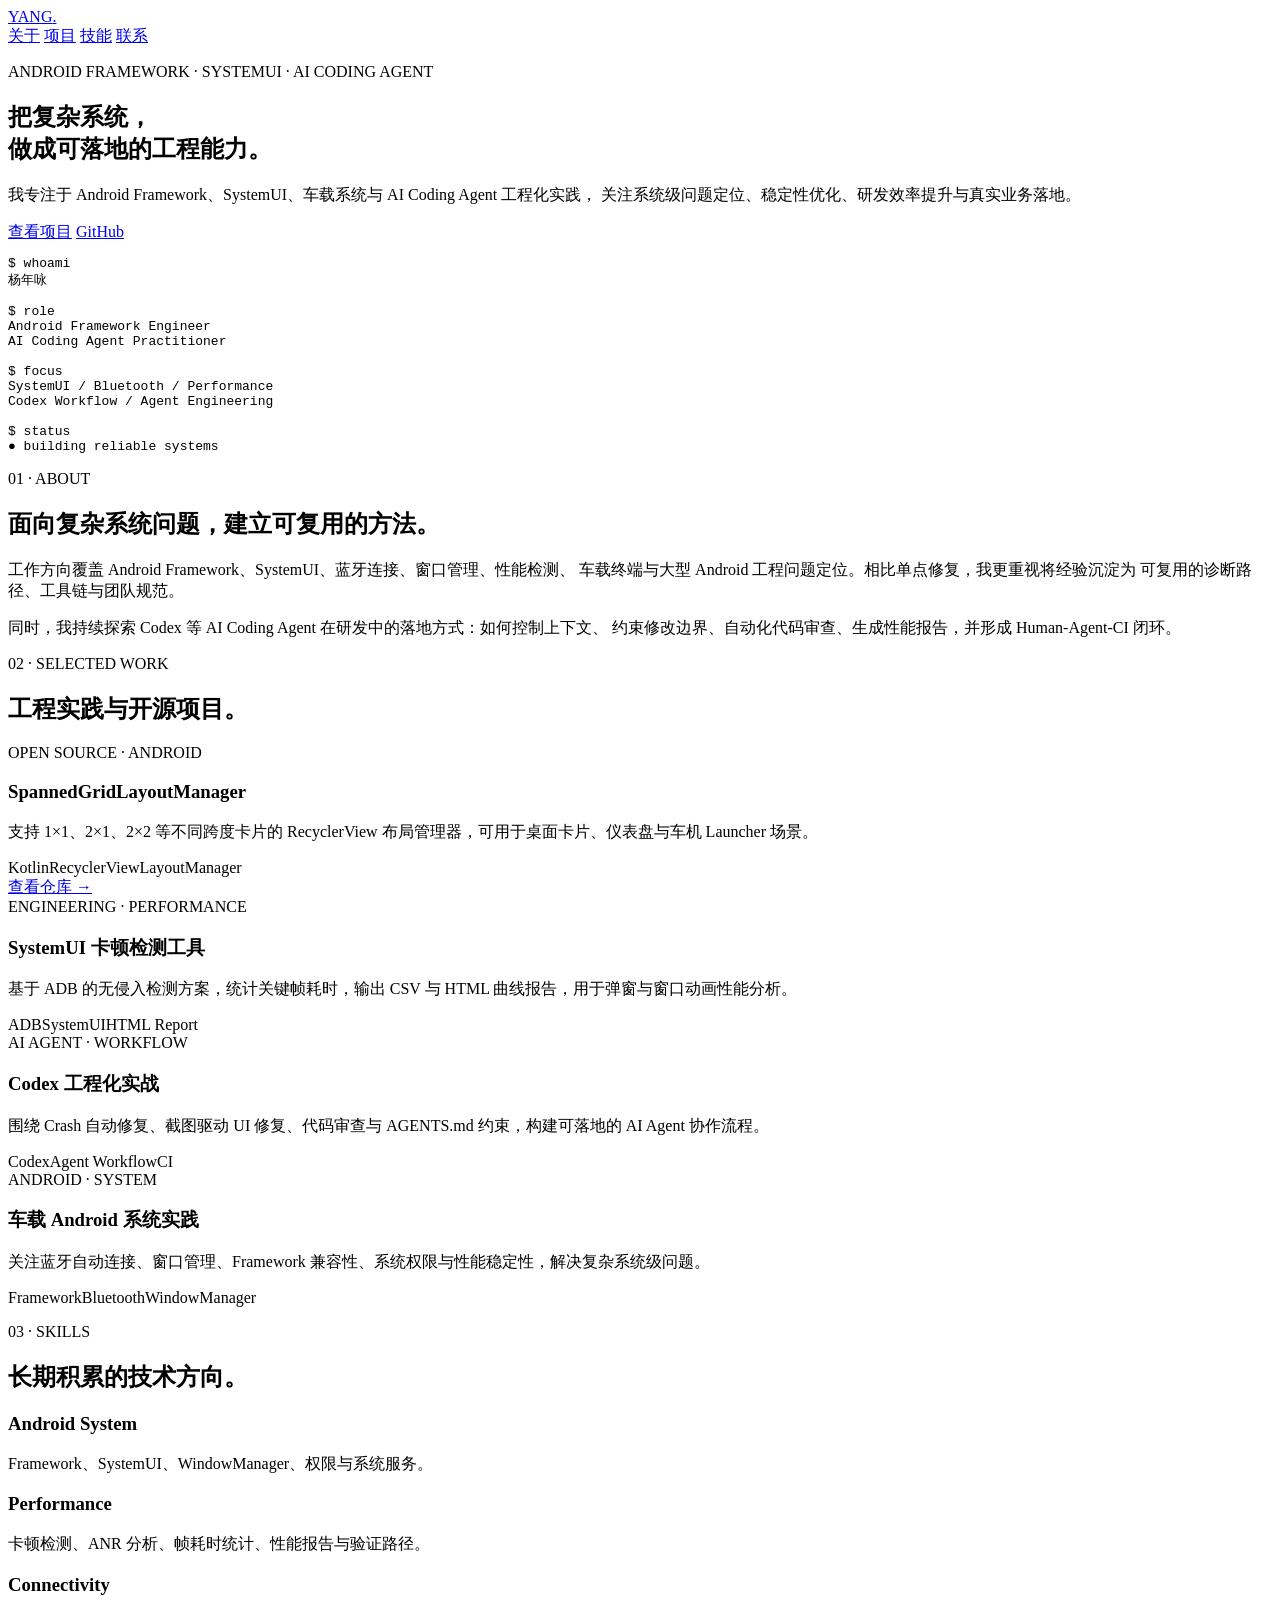
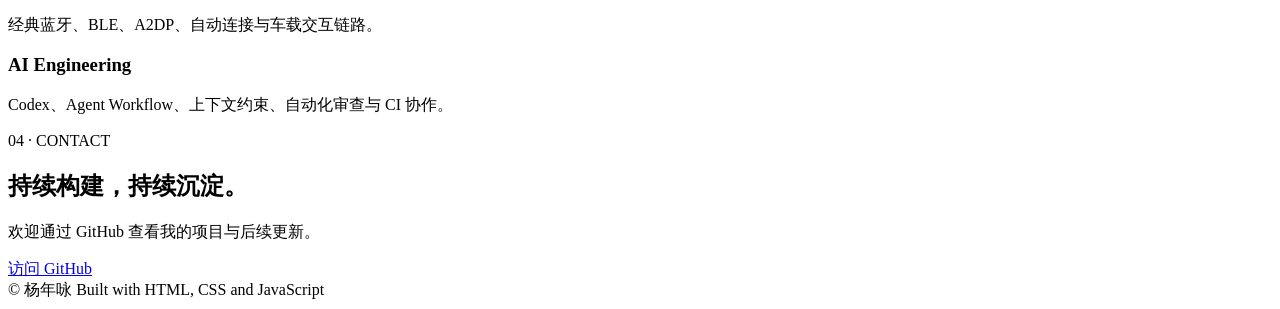
==== index.html @ 0060ad16 "feat: add polished personal website homepage" ====
<!DOCTYPE html>
<html lang="zh-CN">
<head>
  <meta charset="UTF-8" />
  <meta name="viewport" content="width=device-width, initial-scale=1.0" />
  <meta name="description" content="杨年咏的个人技术主页，聚焦 Android Framework、SystemUI、车载系统与 AI Coding Agent 工程化实践。" />
  <title>杨年咏 | Android Framework & AI Agent</title>
  <link rel="preconnect" href="https://fonts.googleapis.com" />
  <link rel="preconnect" href="https://fonts.gstatic.com" crossorigin />
  <link href="https://fonts.googleapis.com/css2?family=Inter:wght@400;500;600;700&family=JetBrains+Mono:wght@500;600&display=swap" rel="stylesheet" />
  <link rel="stylesheet" href="styles.css" />
</head>
<body>
  <div class="noise"></div>
  <header class="site-header">
    <div class="container nav">
      <a class="brand" href="#top">YANG<span>.</span></a>
      <nav aria-label="主导航">
        <a href="#about">关于</a>
        <a href="#work">项目</a>
        <a href="#skills">技能</a>
        <a href="#contact">联系</a>
      </nav>
    </div>
  </header>

  <main id="top">
    <section class="hero container">
      <div class="hero-copy">
        <p class="eyebrow">ANDROID FRAMEWORK · SYSTEMUI · AI CODING AGENT</p>
        <h1>把复杂系统，<br /><span>做成可落地的工程能力。</span></h1>
        <p class="lead">
          我专注于 Android Framework、SystemUI、车载系统与 AI Coding Agent 工程化实践，
          关注系统级问题定位、稳定性优化、研发效率提升与真实业务落地。
        </p>
        <div class="hero-actions">
          <a class="button primary" href="#work">查看项目</a>
          <a class="button ghost" href="https://github.com/yonguyungcs-pixel" target="_blank" rel="noreferrer">GitHub</a>
        </div>
      </div>

      <aside class="terminal-card" aria-label="个人信息摘要">
        <div class="terminal-topbar">
          <span></span><span></span><span></span>
        </div>
        <pre><code><span class="muted">$ whoami</span>
杨年咏

<span class="muted">$ role</span>
Android Framework Engineer
AI Coding Agent Practitioner

<span class="muted">$ focus</span>
SystemUI / Bluetooth / Performance
Codex Workflow / Agent Engineering

<span class="muted">$ status</span>
<span class="ok">● building reliable systems</span></code></pre>
      </aside>
    </section>

    <section id="about" class="section container">
      <div class="section-head">
        <p class="eyebrow">01 · ABOUT</p>
        <h2>面向复杂系统问题，建立可复用的方法。</h2>
      </div>
      <div class="about-grid">
        <p>
          工作方向覆盖 Android Framework、SystemUI、蓝牙连接、窗口管理、性能检测、
          车载终端与大型 Android 工程问题定位。相比单点修复，我更重视将经验沉淀为
          可复用的诊断路径、工具链与团队规范。
        </p>
        <p>
          同时，我持续探索 Codex 等 AI Coding Agent 在研发中的落地方式：如何控制上下文、
          约束修改边界、自动化代码审查、生成性能报告，并形成 Human-Agent-CI 闭环。
        </p>
      </div>
    </section>

    <section id="work" class="section container">
      <div class="section-head">
        <p class="eyebrow">02 · SELECTED WORK</p>
        <h2>工程实践与开源项目。</h2>
      </div>
      <div class="card-grid">
        <article class="project-card featured">
          <div class="card-meta">OPEN SOURCE · ANDROID</div>
          <h3>SpannedGridLayoutManager</h3>
          <p>支持 1×1、2×1、2×2 等不同跨度卡片的 RecyclerView 布局管理器，可用于桌面卡片、仪表盘与车机 Launcher 场景。</p>
          <div class="tags"><span>Kotlin</span><span>RecyclerView</span><span>LayoutManager</span></div>
          <a href="https://github.com/yonguyungcs-pixel/SpannedGridLayoutManager" target="_blank" rel="noreferrer">查看仓库 →</a>
        </article>

        <article class="project-card">
          <div class="card-meta">ENGINEERING · PERFORMANCE</div>
          <h3>SystemUI 卡顿检测工具</h3>
          <p>基于 ADB 的无侵入检测方案，统计关键帧耗时，输出 CSV 与 HTML 曲线报告，用于弹窗与窗口动画性能分析。</p>
          <div class="tags"><span>ADB</span><span>SystemUI</span><span>HTML Report</span></div>
        </article>

        <article class="project-card">
          <div class="card-meta">AI AGENT · WORKFLOW</div>
          <h3>Codex 工程化实战</h3>
          <p>围绕 Crash 自动修复、截图驱动 UI 修复、代码审查与 AGENTS.md 约束，构建可落地的 AI Agent 协作流程。</p>
          <div class="tags"><span>Codex</span><span>Agent Workflow</span><span>CI</span></div>
        </article>

        <article class="project-card">
          <div class="card-meta">ANDROID · SYSTEM</div>
          <h3>车载 Android 系统实践</h3>
          <p>关注蓝牙自动连接、窗口管理、Framework 兼容性、系统权限与性能稳定性，解决复杂系统级问题。</p>
          <div class="tags"><span>Framework</span><span>Bluetooth</span><span>WindowManager</span></div>
        </article>
      </div>
    </section>

    <section id="skills" class="section container">
      <div class="section-head">
        <p class="eyebrow">03 · SKILLS</p>
        <h2>长期积累的技术方向。</h2>
      </div>
      <div class="skills-grid">
        <div><h3>Android System</h3><p>Framework、SystemUI、WindowManager、权限与系统服务。</p></div>
        <div><h3>Performance</h3><p>卡顿检测、ANR 分析、帧耗时统计、性能报告与验证路径。</p></div>
        <div><h3>Connectivity</h3><p>经典蓝牙、BLE、A2DP、自动连接与车载交互链路。</p></div>
        <div><h3>AI Engineering</h3><p>Codex、Agent Workflow、上下文约束、自动化审查与 CI 协作。</p></div>
      </div>
    </section>

    <section id="contact" class="section container contact">
      <div>
        <p class="eyebrow">04 · CONTACT</p>
        <h2>持续构建，持续沉淀。</h2>
        <p>欢迎通过 GitHub 查看我的项目与后续更新。</p>
      </div>
      <a class="button primary" href="https://github.com/yonguyungcs-pixel" target="_blank" rel="noreferrer">访问 GitHub</a>
    </section>
  </main>

  <footer class="container footer">
    <span>© <span id="year"></span> 杨年咏</span>
    <span>Built with HTML, CSS and JavaScript</span>
  </footer>

  <script src="script.js"></script>
</body>
</html>
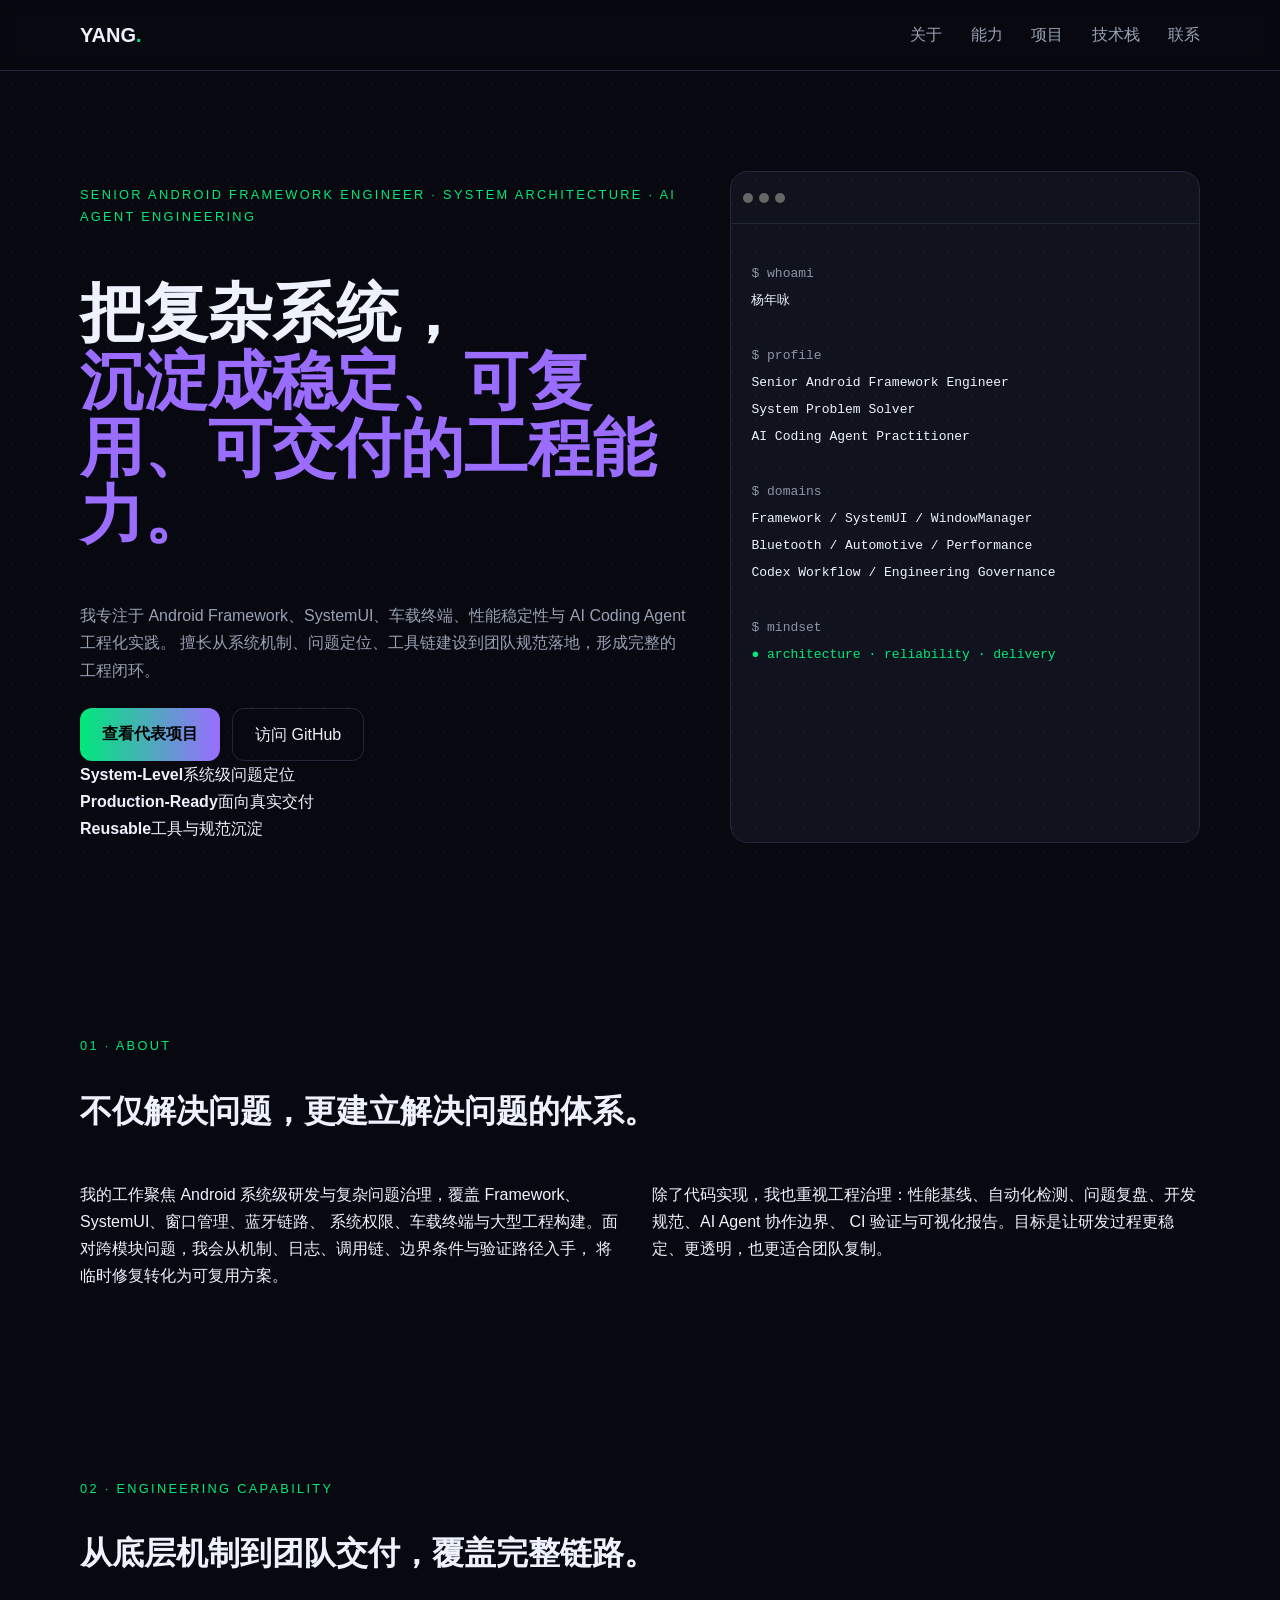
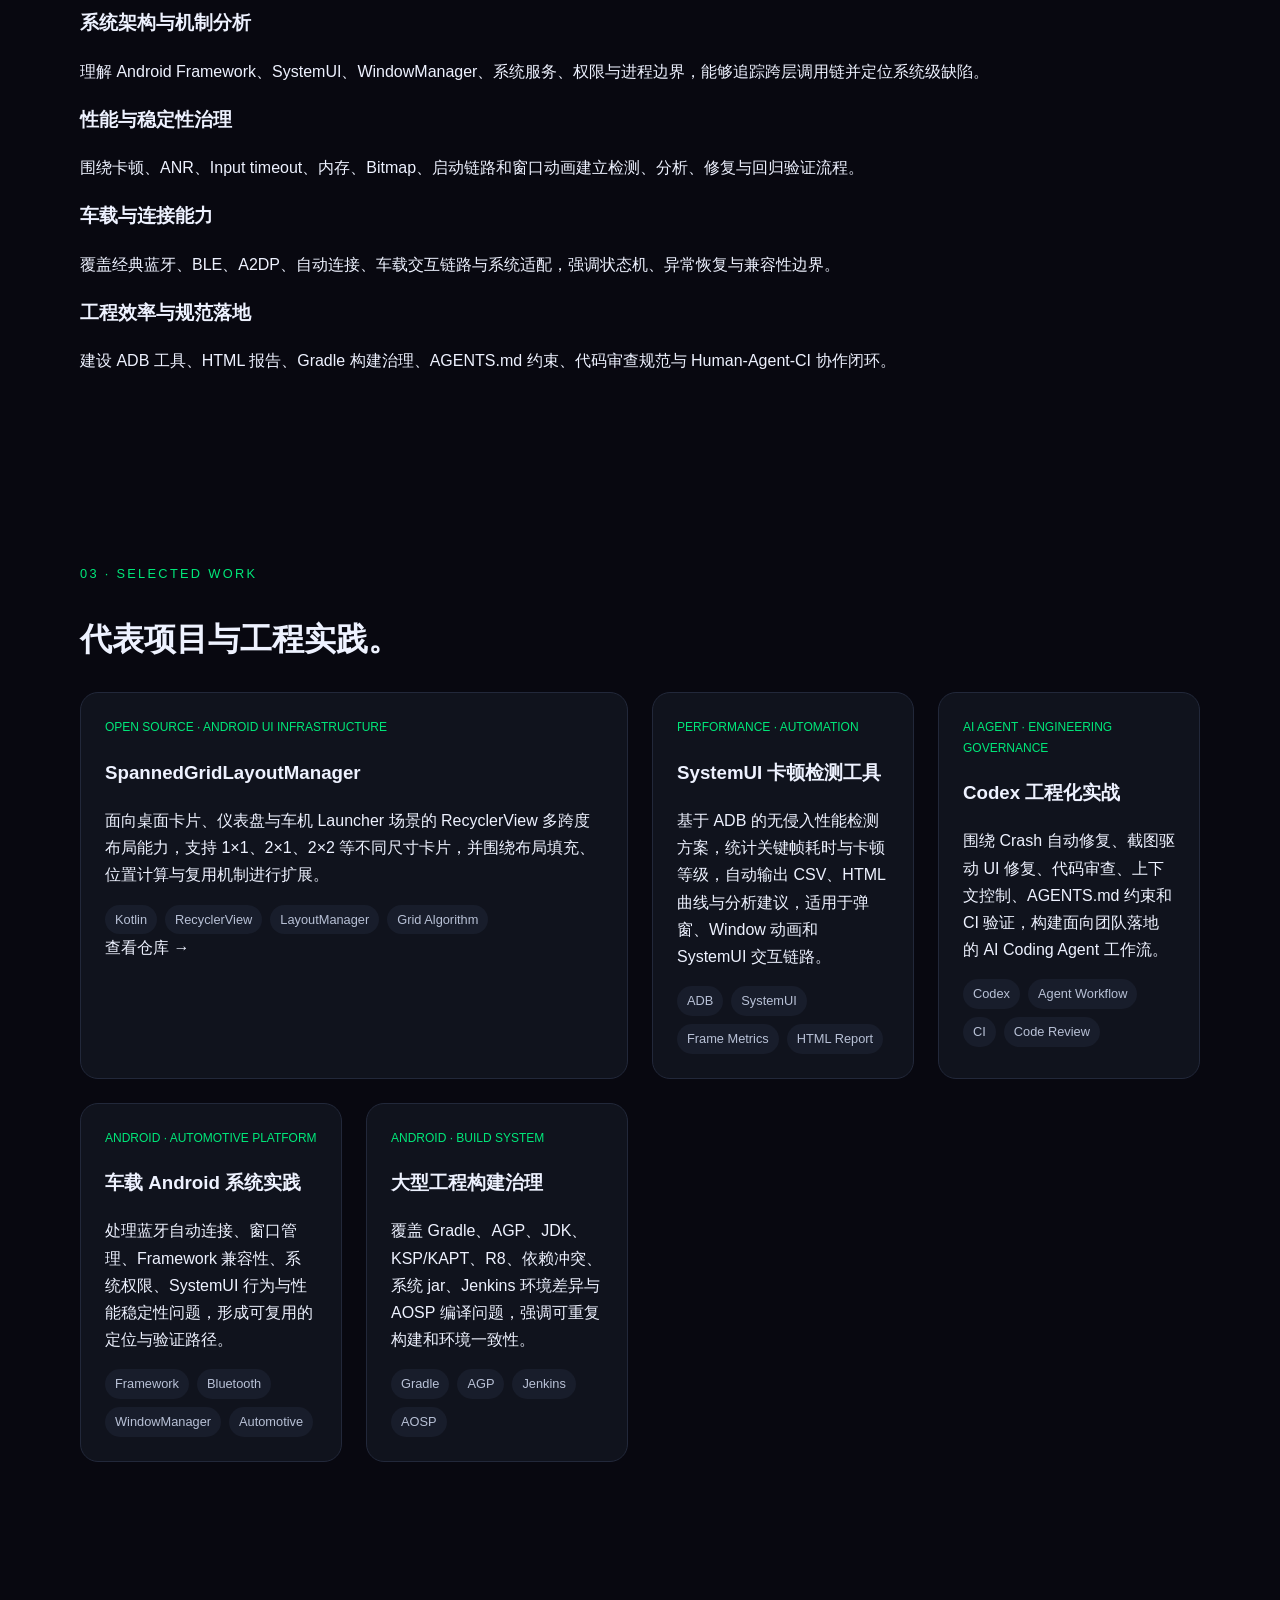
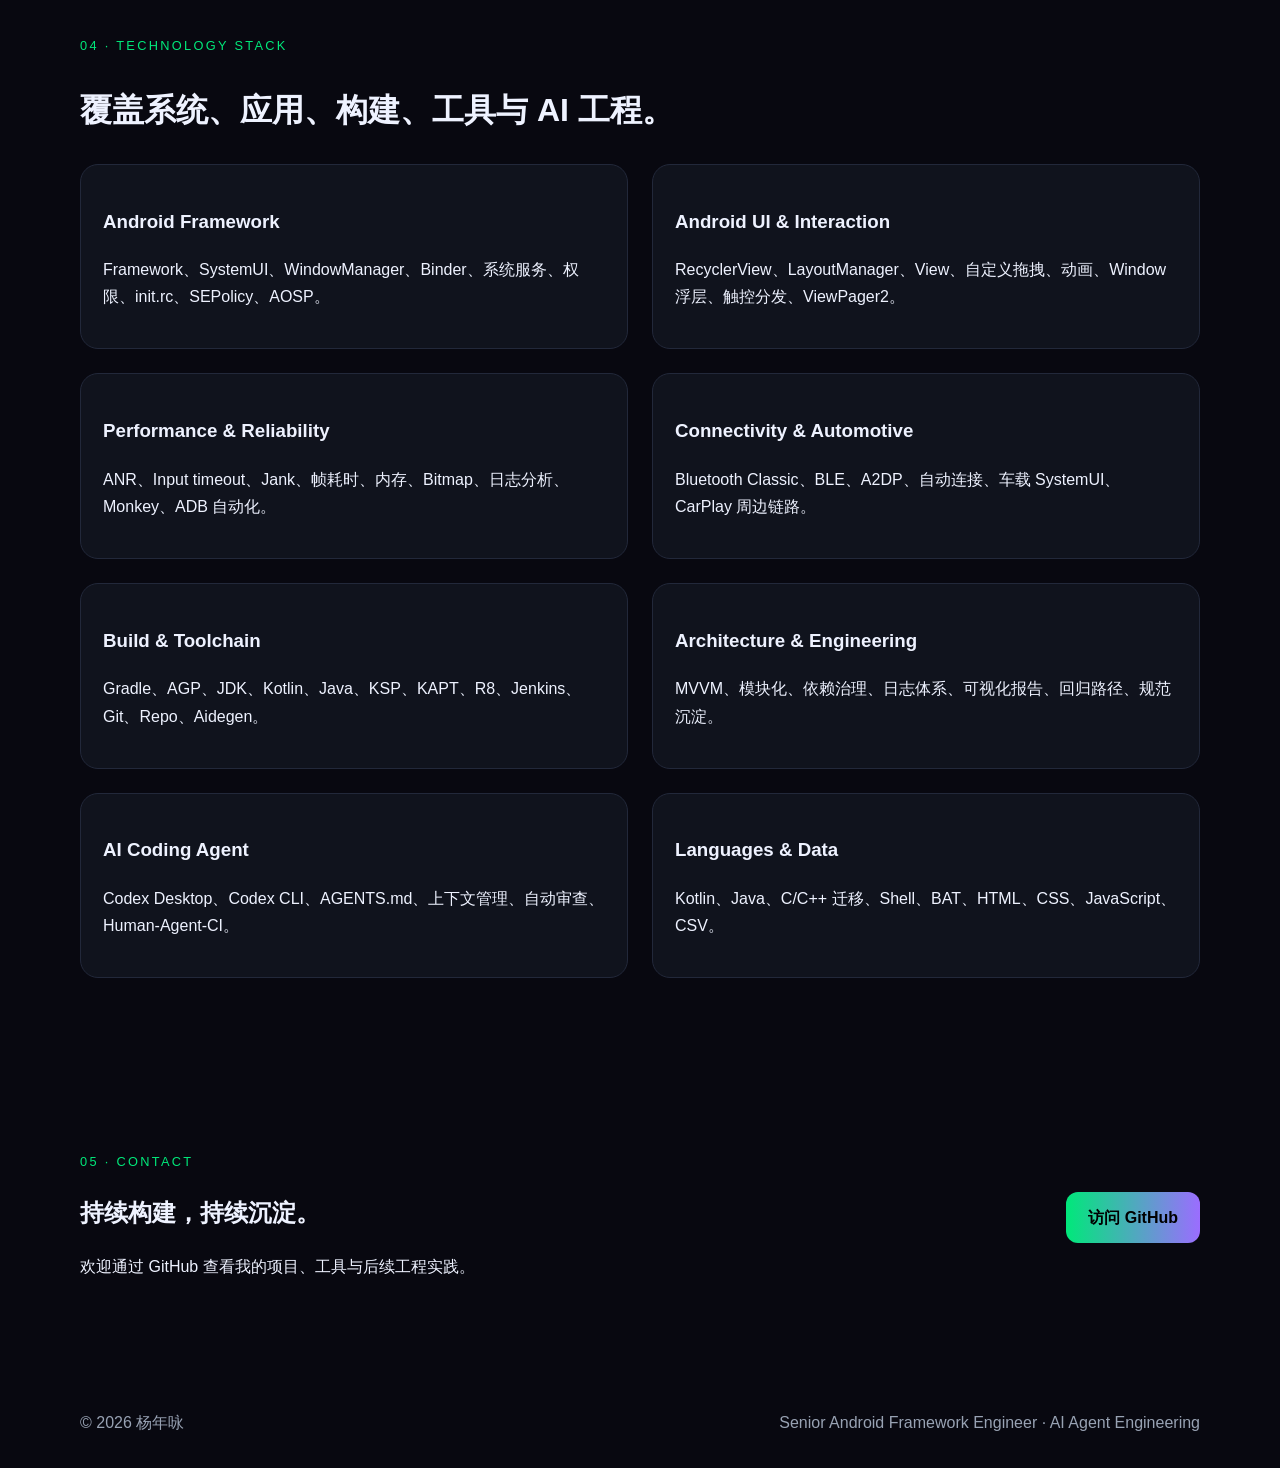
==== commit 22143647: "feat: elevate portfolio content for senior engineer positioning" ====
--- a/index.html
+++ b/index.html
@@ -3,8 +3,8 @@
 <head>
   <meta charset="UTF-8" />
   <meta name="viewport" content="width=device-width, initial-scale=1.0" />
-  <meta name="description" content="杨年咏的个人技术主页，聚焦 Android Framework、SystemUI、车载系统与 AI Coding Agent 工程化实践。" />
-  <title>杨年咏 | Android Framework & AI Agent</title>
+  <meta name="description" content="杨年咏的个人技术主页，聚焦 Android Framework、SystemUI、车载系统、性能稳定性与 AI Coding Agent 工程化实践。" />
+  <title>杨年咏 | Senior Android Framework Engineer</title>
   <link rel="preconnect" href="https://fonts.googleapis.com" />
   <link rel="preconnect" href="https://fonts.gstatic.com" crossorigin />
   <link href="https://fonts.googleapis.com/css2?family=Inter:wght@400;500;600;700&family=JetBrains+Mono:wght@500;600&display=swap" rel="stylesheet" />
@@ -17,8 +17,9 @@
       <a class="brand" href="#top">YANG<span>.</span></a>
       <nav aria-label="主导航">
         <a href="#about">关于</a>
+        <a href="#expertise">能力</a>
         <a href="#work">项目</a>
-        <a href="#skills">技能</a>
+        <a href="#skills">技术栈</a>
         <a href="#contact">联系</a>
       </nav>
     </div>
@@ -27,15 +28,20 @@
   <main id="top">
     <section class="hero container">
       <div class="hero-copy">
-        <p class="eyebrow">ANDROID FRAMEWORK · SYSTEMUI · AI CODING AGENT</p>
-        <h1>把复杂系统，<br /><span>做成可落地的工程能力。</span></h1>
+        <p class="eyebrow">SENIOR ANDROID FRAMEWORK ENGINEER · SYSTEM ARCHITECTURE · AI AGENT ENGINEERING</p>
+        <h1>把复杂系统，<br /><span>沉淀成稳定、可复用、可交付的工程能力。</span></h1>
         <p class="lead">
-          我专注于 Android Framework、SystemUI、车载系统与 AI Coding Agent 工程化实践，
-          关注系统级问题定位、稳定性优化、研发效率提升与真实业务落地。
+          我专注于 Android Framework、SystemUI、车载终端、性能稳定性与 AI Coding Agent 工程化实践。
+          擅长从系统机制、问题定位、工具链建设到团队规范落地，形成完整的工程闭环。
         </p>
         <div class="hero-actions">
-          <a class="button primary" href="#work">查看项目</a>
-          <a class="button ghost" href="https://github.com/yonguyungcs-pixel" target="_blank" rel="noreferrer">GitHub</a>
+          <a class="button primary" href="#work">查看代表项目</a>
+          <a class="button ghost" href="https://github.com/yonguyungcs-pixel" target="_blank" rel="noreferrer">访问 GitHub</a>
+        </div>
+        <div class="metrics">
+          <div><strong>System-Level</strong><span>系统级问题定位</span></div>
+          <div><strong>Production-Ready</strong><span>面向真实交付</span></div>
+          <div><strong>Reusable</strong><span>工具与规范沉淀</span></div>
         </div>
       </div>
 
@@ -46,92 +52,118 @@
         <pre><code><span class="muted">$ whoami</span>
 杨年咏
 
-<span class="muted">$ role</span>
-Android Framework Engineer
+<span class="muted">$ profile</span>
+Senior Android Framework Engineer
+System Problem Solver
 AI Coding Agent Practitioner
 
-<span class="muted">$ focus</span>
-SystemUI / Bluetooth / Performance
-Codex Workflow / Agent Engineering
+<span class="muted">$ domains</span>
+Framework / SystemUI / WindowManager
+Bluetooth / Automotive / Performance
+Codex Workflow / Engineering Governance
 
-<span class="muted">$ status</span>
-<span class="ok">● building reliable systems</span></code></pre>
+<span class="muted">$ mindset</span>
+<span class="ok">● architecture · reliability · delivery</span></code></pre>
       </aside>
     </section>
 
     <section id="about" class="section container">
       <div class="section-head">
         <p class="eyebrow">01 · ABOUT</p>
-        <h2>面向复杂系统问题，建立可复用的方法。</h2>
+        <h2>不仅解决问题，更建立解决问题的体系。</h2>
       </div>
       <div class="about-grid">
         <p>
-          工作方向覆盖 Android Framework、SystemUI、蓝牙连接、窗口管理、性能检测、
-          车载终端与大型 Android 工程问题定位。相比单点修复，我更重视将经验沉淀为
-          可复用的诊断路径、工具链与团队规范。
+          我的工作聚焦 Android 系统级研发与复杂问题治理，覆盖 Framework、SystemUI、窗口管理、蓝牙链路、
+          系统权限、车载终端与大型工程构建。面对跨模块问题，我会从机制、日志、调用链、边界条件与验证路径入手，
+          将临时修复转化为可复用方案。
         </p>
         <p>
-          同时，我持续探索 Codex 等 AI Coding Agent 在研发中的落地方式：如何控制上下文、
-          约束修改边界、自动化代码审查、生成性能报告，并形成 Human-Agent-CI 闭环。
+          除了代码实现，我也重视工程治理：性能基线、自动化检测、问题复盘、开发规范、AI Agent 协作边界、
+          CI 验证与可视化报告。目标是让研发过程更稳定、更透明，也更适合团队复制。
         </p>
+      </div>
+    </section>
+
+    <section id="expertise" class="section container">
+      <div class="section-head">
+        <p class="eyebrow">02 · ENGINEERING CAPABILITY</p>
+        <h2>从底层机制到团队交付，覆盖完整链路。</h2>
+      </div>
+      <div class="capability-grid">
+        <article><h3>系统架构与机制分析</h3><p>理解 Android Framework、SystemUI、WindowManager、系统服务、权限与进程边界，能够追踪跨层调用链并定位系统级缺陷。</p></article>
+        <article><h3>性能与稳定性治理</h3><p>围绕卡顿、ANR、Input timeout、内存、Bitmap、启动链路和窗口动画建立检测、分析、修复与回归验证流程。</p></article>
+        <article><h3>车载与连接能力</h3><p>覆盖经典蓝牙、BLE、A2DP、自动连接、车载交互链路与系统适配，强调状态机、异常恢复与兼容性边界。</p></article>
+        <article><h3>工程效率与规范落地</h3><p>建设 ADB 工具、HTML 报告、Gradle 构建治理、AGENTS.md 约束、代码审查规范与 Human-Agent-CI 协作闭环。</p></article>
       </div>
     </section>
 
     <section id="work" class="section container">
       <div class="section-head">
-        <p class="eyebrow">02 · SELECTED WORK</p>
-        <h2>工程实践与开源项目。</h2>
+        <p class="eyebrow">03 · SELECTED WORK</p>
+        <h2>代表项目与工程实践。</h2>
       </div>
       <div class="card-grid">
         <article class="project-card featured">
-          <div class="card-meta">OPEN SOURCE · ANDROID</div>
+          <div class="card-meta">OPEN SOURCE · ANDROID UI INFRASTRUCTURE</div>
           <h3>SpannedGridLayoutManager</h3>
-          <p>支持 1×1、2×1、2×2 等不同跨度卡片的 RecyclerView 布局管理器，可用于桌面卡片、仪表盘与车机 Launcher 场景。</p>
-          <div class="tags"><span>Kotlin</span><span>RecyclerView</span><span>LayoutManager</span></div>
+          <p>面向桌面卡片、仪表盘与车机 Launcher 场景的 RecyclerView 多跨度布局能力，支持 1×1、2×1、2×2 等不同尺寸卡片，并围绕布局填充、位置计算与复用机制进行扩展。</p>
+          <div class="tags"><span>Kotlin</span><span>RecyclerView</span><span>LayoutManager</span><span>Grid Algorithm</span></div>
           <a href="https://github.com/yonguyungcs-pixel/SpannedGridLayoutManager" target="_blank" rel="noreferrer">查看仓库 →</a>
         </article>
 
         <article class="project-card">
-          <div class="card-meta">ENGINEERING · PERFORMANCE</div>
+          <div class="card-meta">PERFORMANCE · AUTOMATION</div>
           <h3>SystemUI 卡顿检测工具</h3>
-          <p>基于 ADB 的无侵入检测方案，统计关键帧耗时，输出 CSV 与 HTML 曲线报告，用于弹窗与窗口动画性能分析。</p>
-          <div class="tags"><span>ADB</span><span>SystemUI</span><span>HTML Report</span></div>
+          <p>基于 ADB 的无侵入性能检测方案，统计关键帧耗时与卡顿等级，自动输出 CSV、HTML 曲线与分析建议，适用于弹窗、Window 动画和 SystemUI 交互链路。</p>
+          <div class="tags"><span>ADB</span><span>SystemUI</span><span>Frame Metrics</span><span>HTML Report</span></div>
         </article>
 
         <article class="project-card">
-          <div class="card-meta">AI AGENT · WORKFLOW</div>
+          <div class="card-meta">AI AGENT · ENGINEERING GOVERNANCE</div>
           <h3>Codex 工程化实战</h3>
-          <p>围绕 Crash 自动修复、截图驱动 UI 修复、代码审查与 AGENTS.md 约束，构建可落地的 AI Agent 协作流程。</p>
-          <div class="tags"><span>Codex</span><span>Agent Workflow</span><span>CI</span></div>
+          <p>围绕 Crash 自动修复、截图驱动 UI 修复、代码审查、上下文控制、AGENTS.md 约束和 CI 验证，构建面向团队落地的 AI Coding Agent 工作流。</p>
+          <div class="tags"><span>Codex</span><span>Agent Workflow</span><span>CI</span><span>Code Review</span></div>
         </article>
 
         <article class="project-card">
-          <div class="card-meta">ANDROID · SYSTEM</div>
+          <div class="card-meta">ANDROID · AUTOMOTIVE PLATFORM</div>
           <h3>车载 Android 系统实践</h3>
-          <p>关注蓝牙自动连接、窗口管理、Framework 兼容性、系统权限与性能稳定性，解决复杂系统级问题。</p>
-          <div class="tags"><span>Framework</span><span>Bluetooth</span><span>WindowManager</span></div>
+          <p>处理蓝牙自动连接、窗口管理、Framework 兼容性、系统权限、SystemUI 行为与性能稳定性问题，形成可复用的定位与验证路径。</p>
+          <div class="tags"><span>Framework</span><span>Bluetooth</span><span>WindowManager</span><span>Automotive</span></div>
+        </article>
+
+        <article class="project-card">
+          <div class="card-meta">ANDROID · BUILD SYSTEM</div>
+          <h3>大型工程构建治理</h3>
+          <p>覆盖 Gradle、AGP、JDK、KSP/KAPT、R8、依赖冲突、系统 jar、Jenkins 环境差异与 AOSP 编译问题，强调可重复构建和环境一致性。</p>
+          <div class="tags"><span>Gradle</span><span>AGP</span><span>Jenkins</span><span>AOSP</span></div>
         </article>
       </div>
     </section>
 
     <section id="skills" class="section container">
       <div class="section-head">
-        <p class="eyebrow">03 · SKILLS</p>
-        <h2>长期积累的技术方向。</h2>
+        <p class="eyebrow">04 · TECHNOLOGY STACK</p>
+        <h2>覆盖系统、应用、构建、工具与 AI 工程。</h2>
       </div>
       <div class="skills-grid">
-        <div><h3>Android System</h3><p>Framework、SystemUI、WindowManager、权限与系统服务。</p></div>
-        <div><h3>Performance</h3><p>卡顿检测、ANR 分析、帧耗时统计、性能报告与验证路径。</p></div>
-        <div><h3>Connectivity</h3><p>经典蓝牙、BLE、A2DP、自动连接与车载交互链路。</p></div>
-        <div><h3>AI Engineering</h3><p>Codex、Agent Workflow、上下文约束、自动化审查与 CI 协作。</p></div>
+        <div><h3>Android Framework</h3><p>Framework、SystemUI、WindowManager、Binder、系统服务、权限、init.rc、SEPolicy、AOSP。</p></div>
+        <div><h3>Android UI & Interaction</h3><p>RecyclerView、LayoutManager、View、自定义拖拽、动画、Window 浮层、触控分发、ViewPager2。</p></div>
+        <div><h3>Performance & Reliability</h3><p>ANR、Input timeout、Jank、帧耗时、内存、Bitmap、日志分析、Monkey、ADB 自动化。</p></div>
+        <div><h3>Connectivity & Automotive</h3><p>Bluetooth Classic、BLE、A2DP、自动连接、车载 SystemUI、CarPlay 周边链路。</p></div>
+        <div><h3>Build & Toolchain</h3><p>Gradle、AGP、JDK、Kotlin、Java、KSP、KAPT、R8、Jenkins、Git、Repo、Aidegen。</p></div>
+        <div><h3>Architecture & Engineering</h3><p>MVVM、模块化、依赖治理、日志体系、可视化报告、回归路径、规范沉淀。</p></div>
+        <div><h3>AI Coding Agent</h3><p>Codex Desktop、Codex CLI、AGENTS.md、上下文管理、自动审查、Human-Agent-CI。</p></div>
+        <div><h3>Languages & Data</h3><p>Kotlin、Java、C/C++ 迁移、Shell、BAT、HTML、CSS、JavaScript、CSV。</p></div>
       </div>
     </section>
 
     <section id="contact" class="section container contact">
       <div>
-        <p class="eyebrow">04 · CONTACT</p>
+        <p class="eyebrow">05 · CONTACT</p>
         <h2>持续构建，持续沉淀。</h2>
-        <p>欢迎通过 GitHub 查看我的项目与后续更新。</p>
+        <p>欢迎通过 GitHub 查看我的项目、工具与后续工程实践。</p>
       </div>
       <a class="button primary" href="https://github.com/yonguyungcs-pixel" target="_blank" rel="noreferrer">访问 GitHub</a>
     </section>
@@ -139,7 +171,7 @@
 
   <footer class="container footer">
     <span>© <span id="year"></span> 杨年咏</span>
-    <span>Built with HTML, CSS and JavaScript</span>
+    <span>Senior Android Framework Engineer · AI Agent Engineering</span>
   </footer>
 
   <script src="script.js"></script>
--- a/styles.css
+++ b/styles.css
@@ -0,0 +1 @@
+:root{--bg:#080810;--panel:#10131d;--text:#eef2ff;--muted:#98a2b3;--green:#00e87a;--purple:#9b6dff;--border:#22283a}*{box-sizing:border-box}body{margin:0;background:var(--bg);color:var(--text);font-family:Inter,sans-serif;line-height:1.7}a{text-decoration:none;color:inherit}.container{width:min(1120px,92%);margin:auto}.site-header{position:sticky;top:0;background:rgba(8,8,16,.75);backdrop-filter:blur(10px);border-bottom:1px solid var(--border)}.nav{display:flex;justify-content:space-between;align-items:center;padding:18px 0}.brand{font-weight:700;font-size:1.25rem}.brand span{color:var(--green)}nav a{margin-left:24px;color:var(--muted)}.hero{display:grid;grid-template-columns:1.3fr 1fr;gap:40px;padding:100px 0}.eyebrow{color:var(--green);font-size:.8rem;letter-spacing:.18em}.hero h1{font-size:4rem;line-height:1.05}.hero h1 span{color:var(--purple)}.lead{color:var(--muted)}.button{display:inline-block;padding:12px 22px;border-radius:12px}.primary{background:linear-gradient(90deg,var(--green),var(--purple));color:#000;font-weight:700}.ghost{border:1px solid var(--border)}.hero-actions{display:flex;gap:12px;margin-top:24px}.terminal-card,.project-card,.skills-grid>div{background:var(--panel);border:1px solid var(--border);border-radius:18px}.terminal-topbar{padding:12px;border-bottom:1px solid var(--border)}.terminal-topbar span{display:inline-block;width:10px;height:10px;border-radius:50%;background:#666;margin-right:6px}.terminal-card pre{padding:20px;font-family:'JetBrains Mono',monospace;overflow:auto}.muted{color:#8b95a7}.ok{color:var(--green)}.section{padding:80px 0}.section-head h2{font-size:2rem}.about-grid,.skills-grid{display:grid;grid-template-columns:1fr 1fr;gap:24px}.card-grid{display:grid;grid-template-columns:repeat(auto-fit,minmax(260px,1fr));gap:24px}.project-card{padding:24px}.featured{grid-column:span 2}.card-meta{font-size:.75rem;color:var(--green);margin-bottom:10px}.tags{display:flex;flex-wrap:wrap;gap:8px;margin-top:14px}.tags span{padding:4px 10px;border-radius:999px;background:#181d2b;color:#b8c1d6;font-size:.8rem}.skills-grid>div{padding:22px}.contact{display:flex;justify-content:space-between;align-items:center}.footer{padding:32px 0;color:var(--muted);display:flex;justify-content:space-between}.noise{position:fixed;inset:0;pointer-events:none;opacity:.03;background-image:radial-gradient(#fff 1px,transparent 1px);background-size:24px 24px}@media(max-width:900px){.hero,.about-grid,.skills-grid,.contact{grid-template-columns:1fr;display:grid}.hero h1{font-size:2.6rem}.featured{grid-column:auto}.footer{flex-direction:column;gap:8px}}
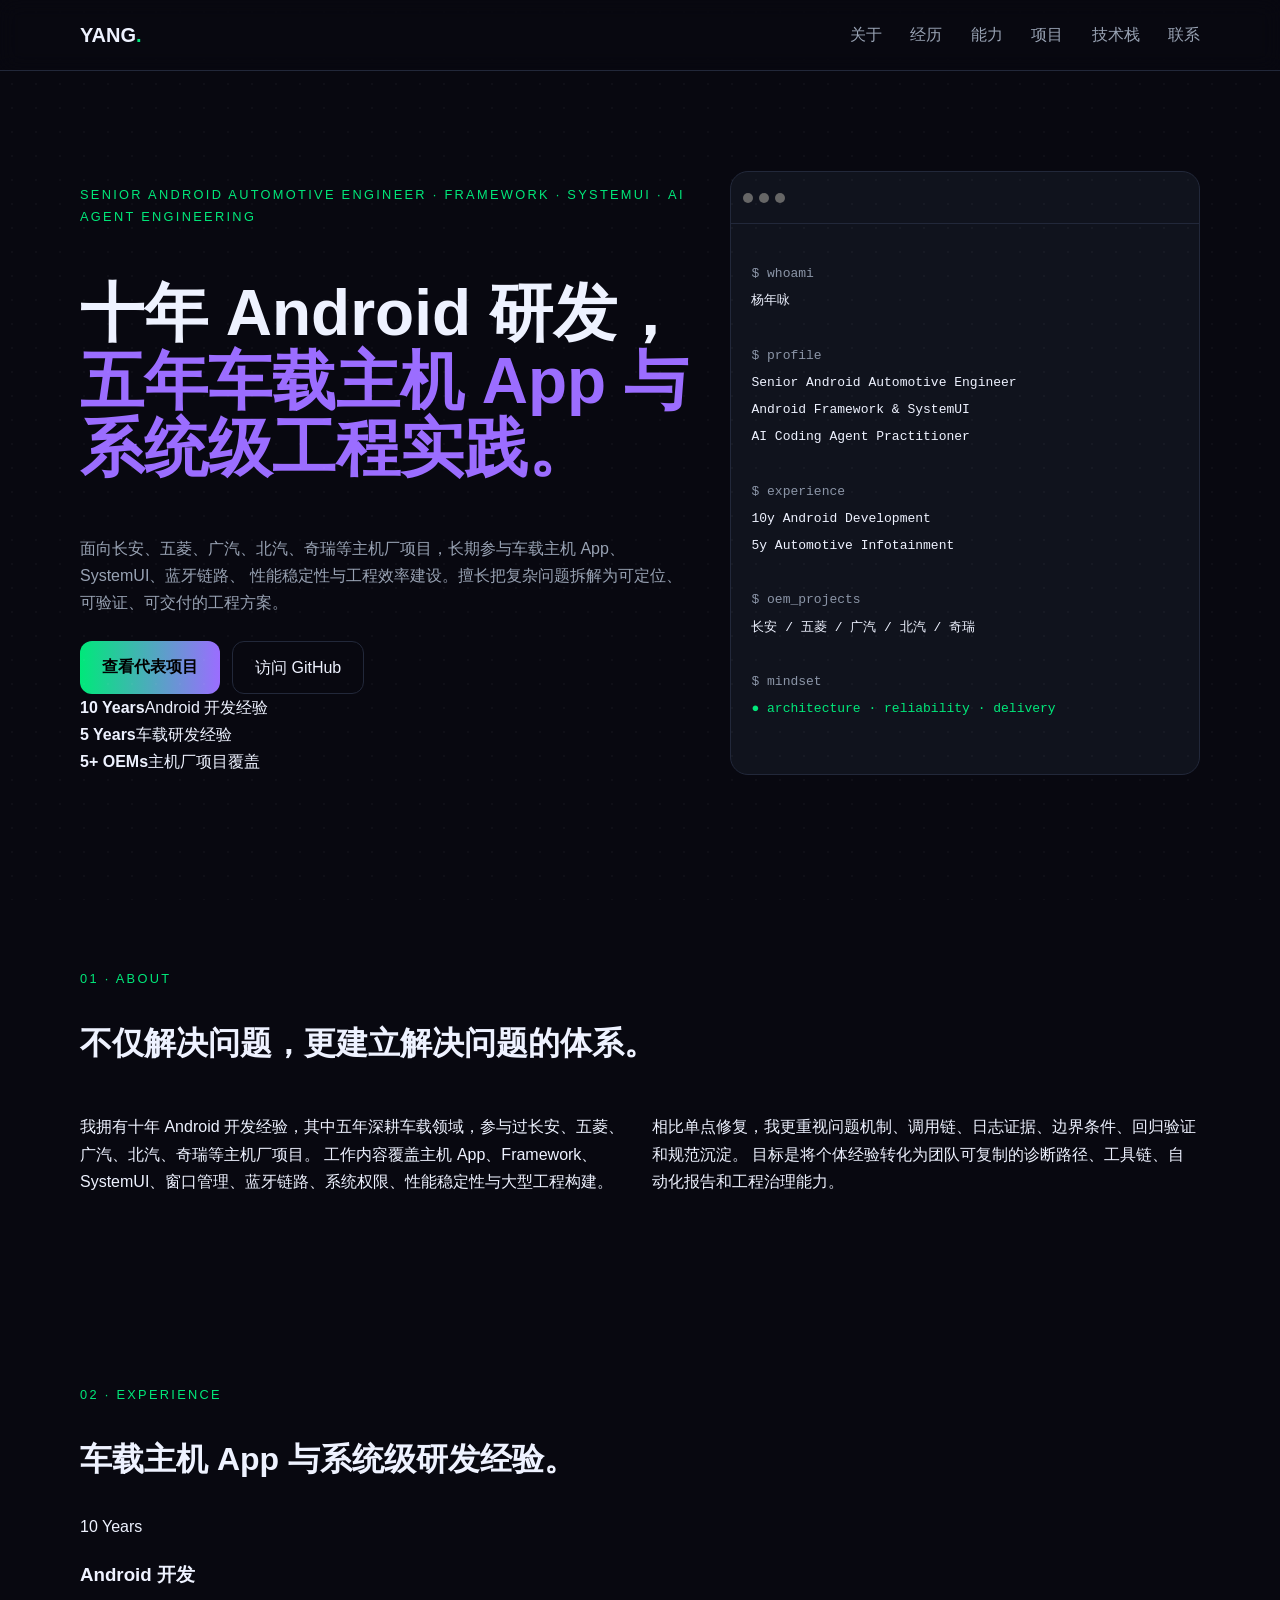
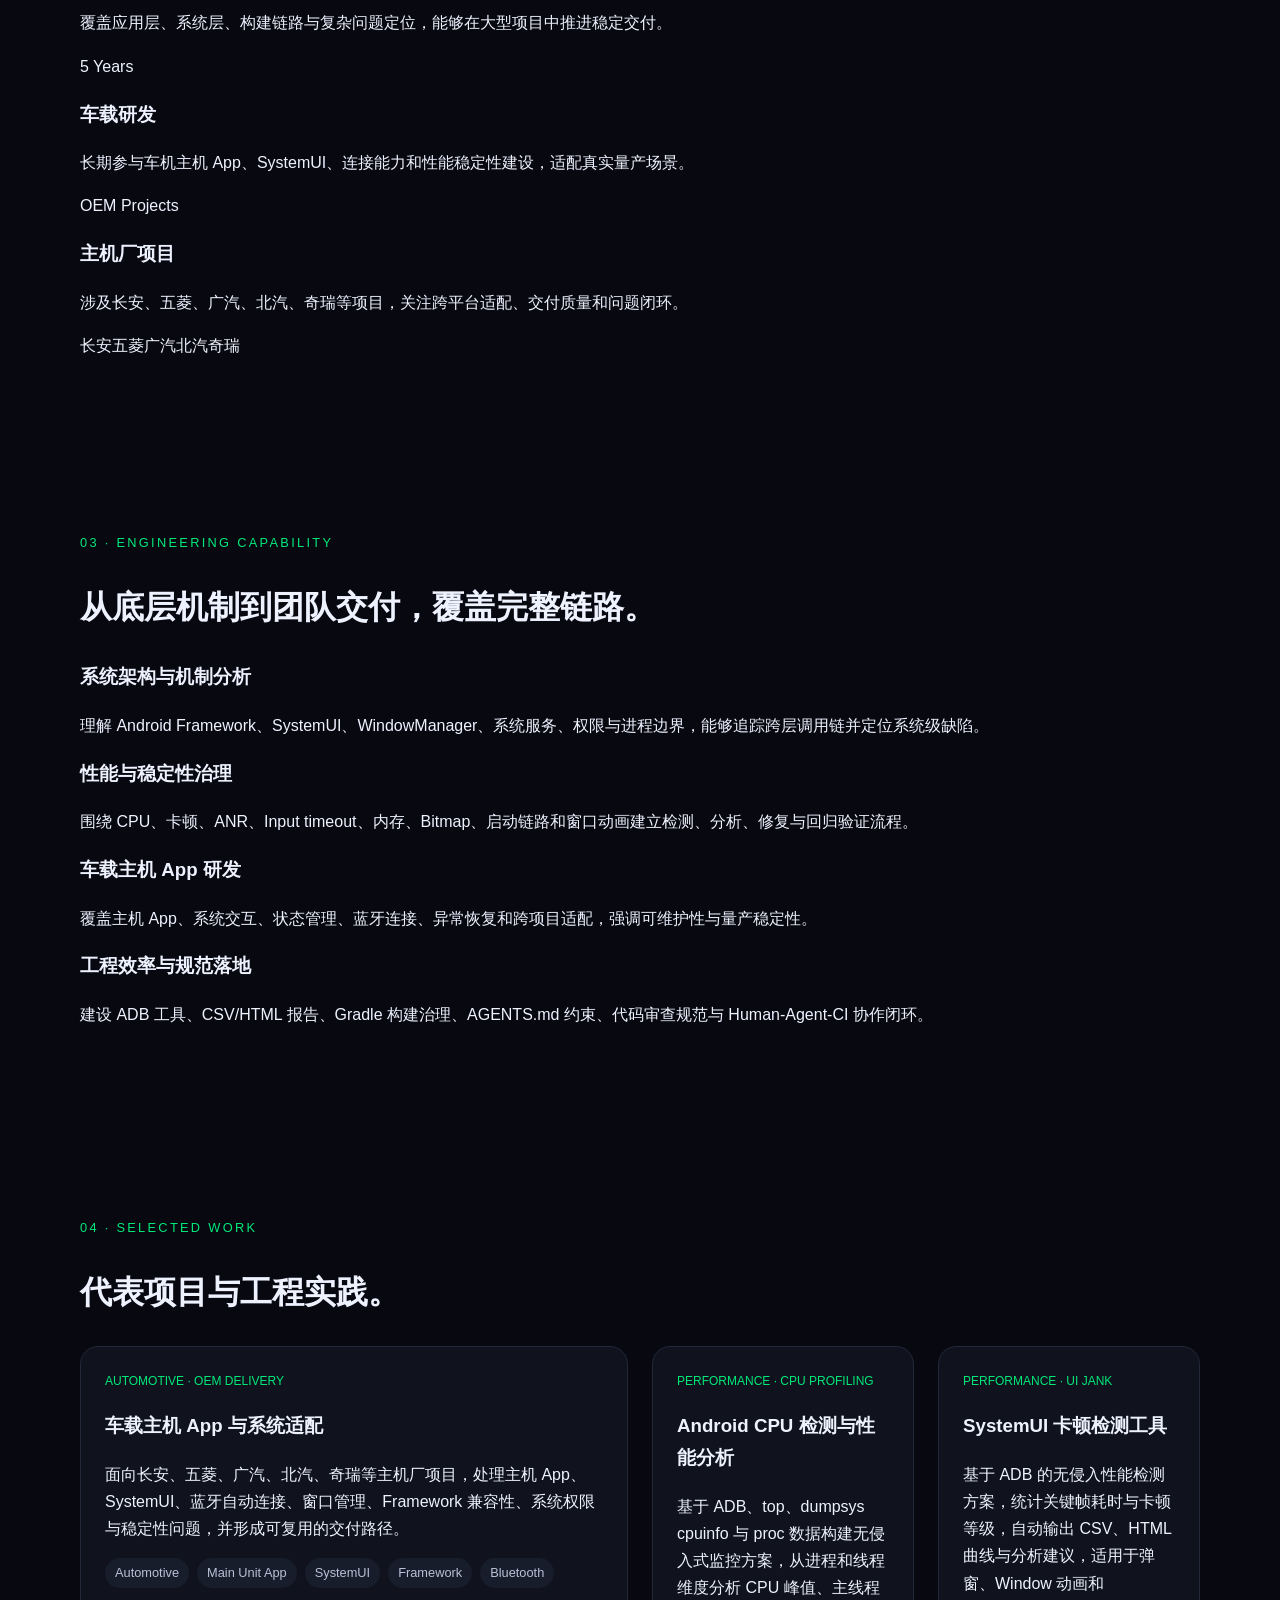
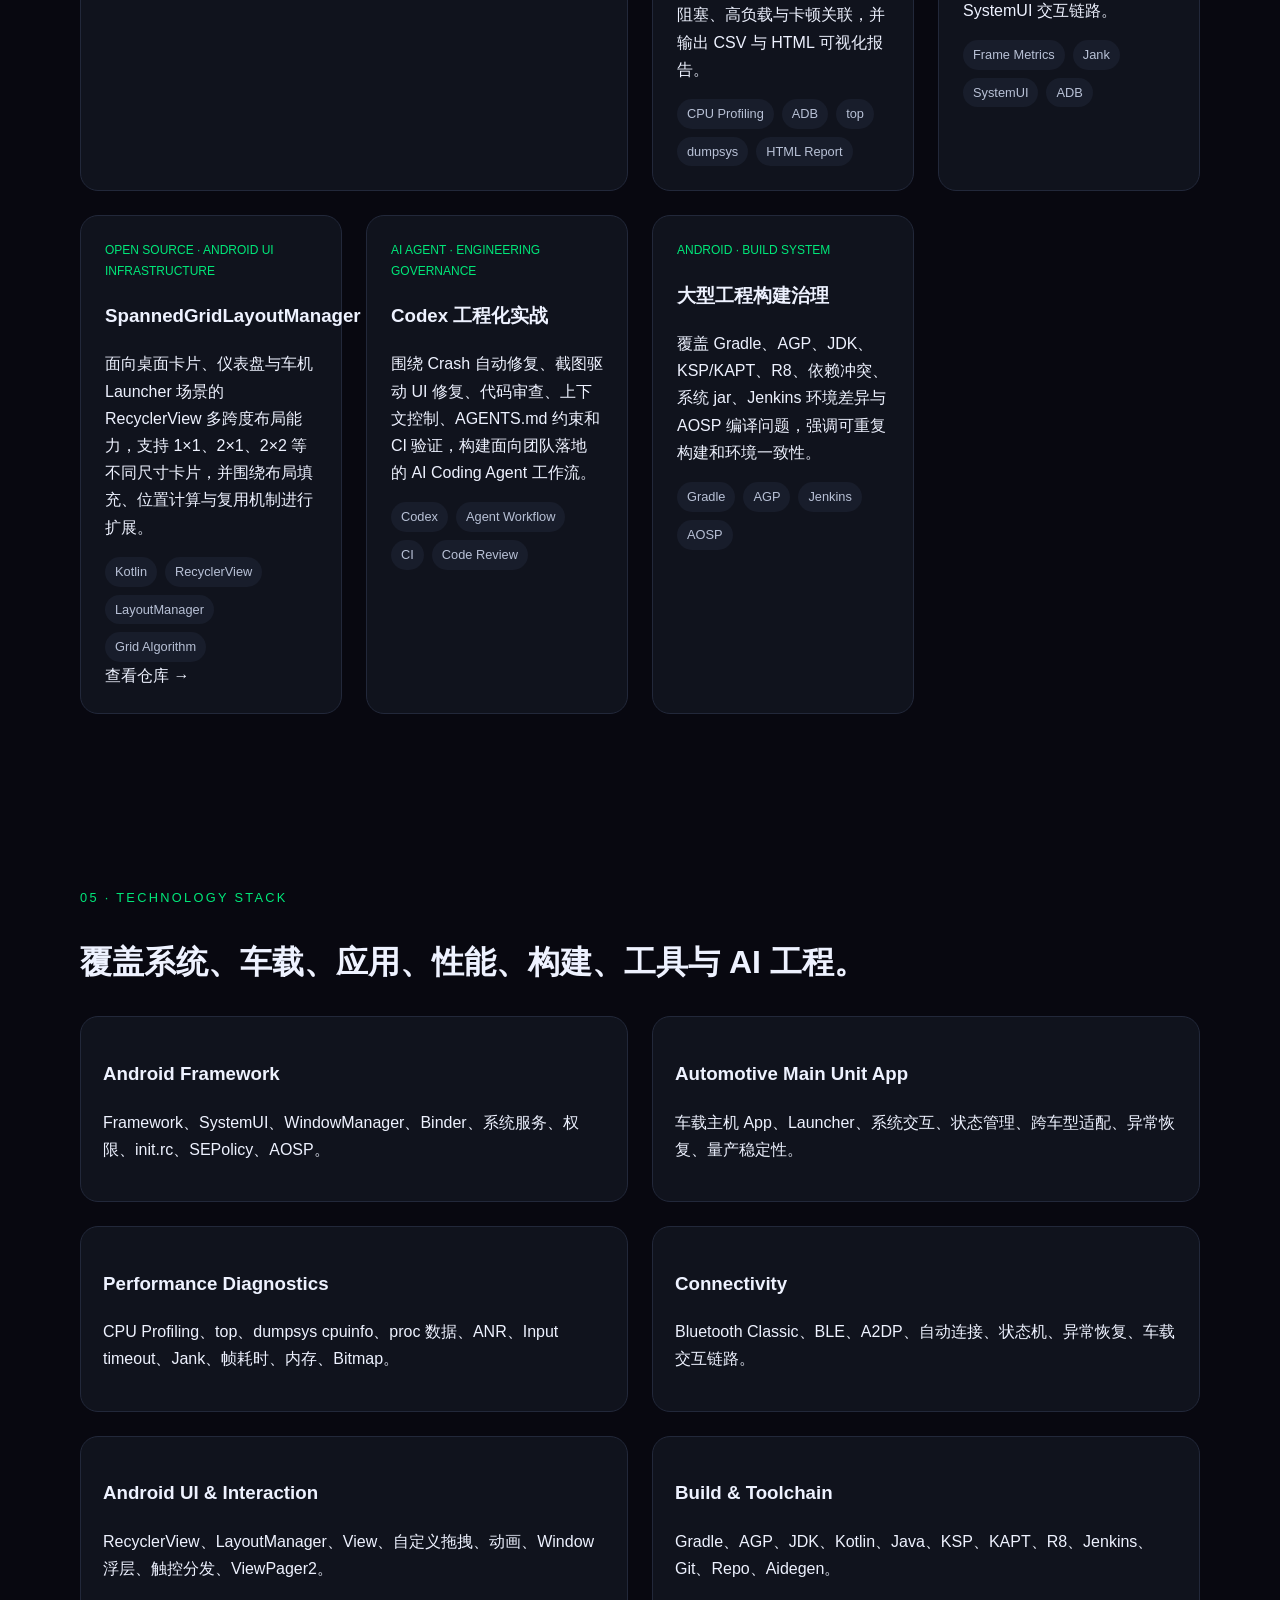
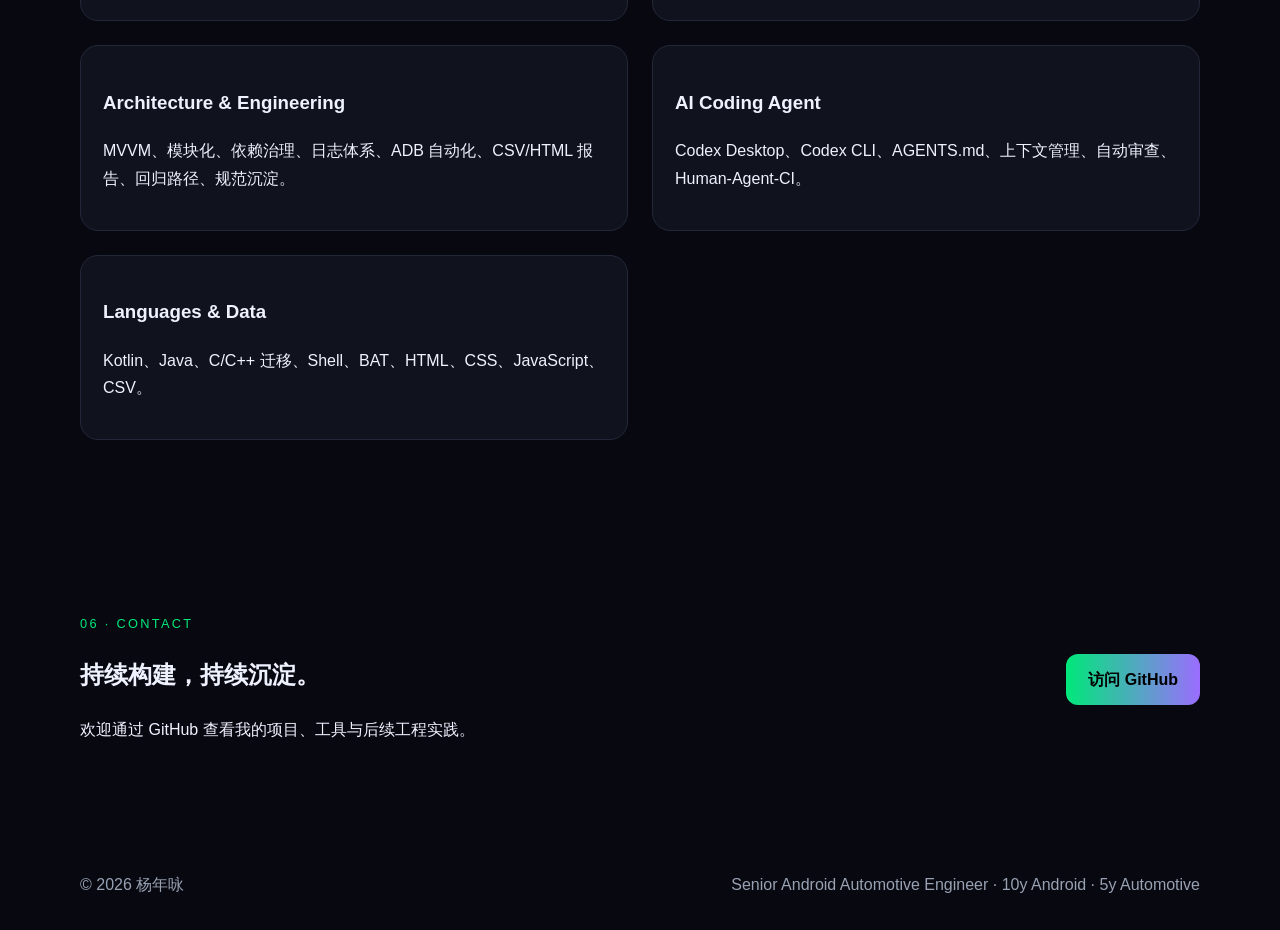
==== commit d7423936: "feat: strengthen automotive experience and performance profiling section" ====
--- a/index.html
+++ b/index.html
@@ -3,8 +3,8 @@
 <head>
   <meta charset="UTF-8" />
   <meta name="viewport" content="width=device-width, initial-scale=1.0" />
-  <meta name="description" content="杨年咏的个人技术主页，聚焦 Android Framework、SystemUI、车载系统、性能稳定性与 AI Coding Agent 工程化实践。" />
-  <title>杨年咏 | Senior Android Framework Engineer</title>
+  <meta name="description" content="杨年咏的个人技术主页，十年 Android 开发经验、五年车载研发经验，聚焦 Android Framework、SystemUI、主机 App、性能稳定性与 AI Coding Agent 工程化实践。" />
+  <title>杨年咏 | Senior Android Automotive Engineer</title>
   <link rel="preconnect" href="https://fonts.googleapis.com" />
   <link rel="preconnect" href="https://fonts.gstatic.com" crossorigin />
   <link href="https://fonts.googleapis.com/css2?family=Inter:wght@400;500;600;700&family=JetBrains+Mono:wght@500;600&display=swap" rel="stylesheet" />
@@ -17,6 +17,7 @@
       <a class="brand" href="#top">YANG<span>.</span></a>
       <nav aria-label="主导航">
         <a href="#about">关于</a>
+        <a href="#experience">经历</a>
         <a href="#expertise">能力</a>
         <a href="#work">项目</a>
         <a href="#skills">技术栈</a>
@@ -28,20 +29,20 @@
   <main id="top">
     <section class="hero container">
       <div class="hero-copy">
-        <p class="eyebrow">SENIOR ANDROID FRAMEWORK ENGINEER · SYSTEM ARCHITECTURE · AI AGENT ENGINEERING</p>
-        <h1>把复杂系统，<br /><span>沉淀成稳定、可复用、可交付的工程能力。</span></h1>
+        <p class="eyebrow">SENIOR ANDROID AUTOMOTIVE ENGINEER · FRAMEWORK · SYSTEMUI · AI AGENT ENGINEERING</p>
+        <h1>十年 Android 研发，<br /><span>五年车载主机 App 与系统级工程实践。</span></h1>
         <p class="lead">
-          我专注于 Android Framework、SystemUI、车载终端、性能稳定性与 AI Coding Agent 工程化实践。
-          擅长从系统机制、问题定位、工具链建设到团队规范落地，形成完整的工程闭环。
+          面向长安、五菱、广汽、北汽、奇瑞等主机厂项目，长期参与车载主机 App、SystemUI、蓝牙链路、
+          性能稳定性与工程效率建设。擅长把复杂问题拆解为可定位、可验证、可交付的工程方案。
         </p>
         <div class="hero-actions">
           <a class="button primary" href="#work">查看代表项目</a>
           <a class="button ghost" href="https://github.com/yonguyungcs-pixel" target="_blank" rel="noreferrer">访问 GitHub</a>
         </div>
         <div class="metrics">
-          <div><strong>System-Level</strong><span>系统级问题定位</span></div>
-          <div><strong>Production-Ready</strong><span>面向真实交付</span></div>
-          <div><strong>Reusable</strong><span>工具与规范沉淀</span></div>
+          <div><strong>10 Years</strong><span>Android 开发经验</span></div>
+          <div><strong>5 Years</strong><span>车载研发经验</span></div>
+          <div><strong>5+ OEMs</strong><span>主机厂项目覆盖</span></div>
         </div>
       </div>
 
@@ -53,14 +54,16 @@
 杨年咏
 
 <span class="muted">$ profile</span>
-Senior Android Framework Engineer
-System Problem Solver
+Senior Android Automotive Engineer
+Android Framework & SystemUI
 AI Coding Agent Practitioner
 
-<span class="muted">$ domains</span>
-Framework / SystemUI / WindowManager
-Bluetooth / Automotive / Performance
-Codex Workflow / Engineering Governance
+<span class="muted">$ experience</span>
+10y Android Development
+5y Automotive Infotainment
+
+<span class="muted">$ oem_projects</span>
+长安 / 五菱 / 广汽 / 北汽 / 奇瑞
 
 <span class="muted">$ mindset</span>
 <span class="ok">● architecture · reliability · delivery</span></code></pre>
@@ -74,37 +77,72 @@
       </div>
       <div class="about-grid">
         <p>
-          我的工作聚焦 Android 系统级研发与复杂问题治理，覆盖 Framework、SystemUI、窗口管理、蓝牙链路、
-          系统权限、车载终端与大型工程构建。面对跨模块问题，我会从机制、日志、调用链、边界条件与验证路径入手，
-          将临时修复转化为可复用方案。
+          我拥有十年 Android 开发经验，其中五年深耕车载领域，参与过长安、五菱、广汽、北汽、奇瑞等主机厂项目。
+          工作内容覆盖主机 App、Framework、SystemUI、窗口管理、蓝牙链路、系统权限、性能稳定性与大型工程构建。
         </p>
         <p>
-          除了代码实现，我也重视工程治理：性能基线、自动化检测、问题复盘、开发规范、AI Agent 协作边界、
-          CI 验证与可视化报告。目标是让研发过程更稳定、更透明，也更适合团队复制。
+          相比单点修复，我更重视问题机制、调用链、日志证据、边界条件、回归验证和规范沉淀。
+          目标是将个体经验转化为团队可复制的诊断路径、工具链、自动化报告和工程治理能力。
         </p>
       </div>
     </section>
 
+    <section id="experience" class="section container">
+      <div class="section-head">
+        <p class="eyebrow">02 · EXPERIENCE</p>
+        <h2>车载主机 App 与系统级研发经验。</h2>
+      </div>
+      <div class="experience-grid">
+        <article><span>10 Years</span><h3>Android 开发</h3><p>覆盖应用层、系统层、构建链路与复杂问题定位，能够在大型项目中推进稳定交付。</p></article>
+        <article><span>5 Years</span><h3>车载研发</h3><p>长期参与车机主机 App、SystemUI、连接能力和性能稳定性建设，适配真实量产场景。</p></article>
+        <article><span>OEM Projects</span><h3>主机厂项目</h3><p>涉及长安、五菱、广汽、北汽、奇瑞等项目，关注跨平台适配、交付质量和问题闭环。</p></article>
+      </div>
+      <div class="oem-strip" aria-label="主机厂项目经验">
+        <span>长安</span><span>五菱</span><span>广汽</span><span>北汽</span><span>奇瑞</span>
+      </div>
+    </section>
+
     <section id="expertise" class="section container">
       <div class="section-head">
-        <p class="eyebrow">02 · ENGINEERING CAPABILITY</p>
+        <p class="eyebrow">03 · ENGINEERING CAPABILITY</p>
         <h2>从底层机制到团队交付，覆盖完整链路。</h2>
       </div>
       <div class="capability-grid">
         <article><h3>系统架构与机制分析</h3><p>理解 Android Framework、SystemUI、WindowManager、系统服务、权限与进程边界，能够追踪跨层调用链并定位系统级缺陷。</p></article>
-        <article><h3>性能与稳定性治理</h3><p>围绕卡顿、ANR、Input timeout、内存、Bitmap、启动链路和窗口动画建立检测、分析、修复与回归验证流程。</p></article>
-        <article><h3>车载与连接能力</h3><p>覆盖经典蓝牙、BLE、A2DP、自动连接、车载交互链路与系统适配，强调状态机、异常恢复与兼容性边界。</p></article>
-        <article><h3>工程效率与规范落地</h3><p>建设 ADB 工具、HTML 报告、Gradle 构建治理、AGENTS.md 约束、代码审查规范与 Human-Agent-CI 协作闭环。</p></article>
+        <article><h3>性能与稳定性治理</h3><p>围绕 CPU、卡顿、ANR、Input timeout、内存、Bitmap、启动链路和窗口动画建立检测、分析、修复与回归验证流程。</p></article>
+        <article><h3>车载主机 App 研发</h3><p>覆盖主机 App、系统交互、状态管理、蓝牙连接、异常恢复和跨项目适配，强调可维护性与量产稳定性。</p></article>
+        <article><h3>工程效率与规范落地</h3><p>建设 ADB 工具、CSV/HTML 报告、Gradle 构建治理、AGENTS.md 约束、代码审查规范与 Human-Agent-CI 协作闭环。</p></article>
       </div>
     </section>
 
     <section id="work" class="section container">
       <div class="section-head">
-        <p class="eyebrow">03 · SELECTED WORK</p>
+        <p class="eyebrow">04 · SELECTED WORK</p>
         <h2>代表项目与工程实践。</h2>
       </div>
       <div class="card-grid">
         <article class="project-card featured">
+          <div class="card-meta">AUTOMOTIVE · OEM DELIVERY</div>
+          <h3>车载主机 App 与系统适配</h3>
+          <p>面向长安、五菱、广汽、北汽、奇瑞等主机厂项目，处理主机 App、SystemUI、蓝牙自动连接、窗口管理、Framework 兼容性、系统权限与稳定性问题，并形成可复用的交付路径。</p>
+          <div class="tags"><span>Automotive</span><span>Main Unit App</span><span>SystemUI</span><span>Framework</span><span>Bluetooth</span></div>
+        </article>
+
+        <article class="project-card">
+          <div class="card-meta">PERFORMANCE · CPU PROFILING</div>
+          <h3>Android CPU 检测与性能分析</h3>
+          <p>基于 ADB、top、dumpsys cpuinfo 与 proc 数据构建无侵入式监控方案，从进程和线程维度分析 CPU 峰值、主线程阻塞、高负载与卡顿关联，并输出 CSV 与 HTML 可视化报告。</p>
+          <div class="tags"><span>CPU Profiling</span><span>ADB</span><span>top</span><span>dumpsys</span><span>HTML Report</span></div>
+        </article>
+
+        <article class="project-card">
+          <div class="card-meta">PERFORMANCE · UI JANK</div>
+          <h3>SystemUI 卡顿检测工具</h3>
+          <p>基于 ADB 的无侵入性能检测方案，统计关键帧耗时与卡顿等级，自动输出 CSV、HTML 曲线与分析建议，适用于弹窗、Window 动画和 SystemUI 交互链路。</p>
+          <div class="tags"><span>Frame Metrics</span><span>Jank</span><span>SystemUI</span><span>ADB</span></div>
+        </article>
+
+        <article class="project-card">
           <div class="card-meta">OPEN SOURCE · ANDROID UI INFRASTRUCTURE</div>
           <h3>SpannedGridLayoutManager</h3>
           <p>面向桌面卡片、仪表盘与车机 Launcher 场景的 RecyclerView 多跨度布局能力，支持 1×1、2×1、2×2 等不同尺寸卡片，并围绕布局填充、位置计算与复用机制进行扩展。</p>
@@ -113,13 +151,6 @@
         </article>
 
         <article class="project-card">
-          <div class="card-meta">PERFORMANCE · AUTOMATION</div>
-          <h3>SystemUI 卡顿检测工具</h3>
-          <p>基于 ADB 的无侵入性能检测方案，统计关键帧耗时与卡顿等级，自动输出 CSV、HTML 曲线与分析建议，适用于弹窗、Window 动画和 SystemUI 交互链路。</p>
-          <div class="tags"><span>ADB</span><span>SystemUI</span><span>Frame Metrics</span><span>HTML Report</span></div>
-        </article>
-
-        <article class="project-card">
           <div class="card-meta">AI AGENT · ENGINEERING GOVERNANCE</div>
           <h3>Codex 工程化实战</h3>
           <p>围绕 Crash 自动修复、截图驱动 UI 修复、代码审查、上下文控制、AGENTS.md 约束和 CI 验证，构建面向团队落地的 AI Coding Agent 工作流。</p>
@@ -127,13 +158,6 @@
         </article>
 
         <article class="project-card">
-          <div class="card-meta">ANDROID · AUTOMOTIVE PLATFORM</div>
-          <h3>车载 Android 系统实践</h3>
-          <p>处理蓝牙自动连接、窗口管理、Framework 兼容性、系统权限、SystemUI 行为与性能稳定性问题，形成可复用的定位与验证路径。</p>
-          <div class="tags"><span>Framework</span><span>Bluetooth</span><span>WindowManager</span><span>Automotive</span></div>
-        </article>
-
-        <article class="project-card">
           <div class="card-meta">ANDROID · BUILD SYSTEM</div>
           <h3>大型工程构建治理</h3>
           <p>覆盖 Gradle、AGP、JDK、KSP/KAPT、R8、依赖冲突、系统 jar、Jenkins 环境差异与 AOSP 编译问题，强调可重复构建和环境一致性。</p>
@@ -144,16 +168,17 @@
 
     <section id="skills" class="section container">
       <div class="section-head">
-        <p class="eyebrow">04 · TECHNOLOGY STACK</p>
-        <h2>覆盖系统、应用、构建、工具与 AI 工程。</h2>
+        <p class="eyebrow">05 · TECHNOLOGY STACK</p>
+        <h2>覆盖系统、车载、应用、性能、构建、工具与 AI 工程。</h2>
       </div>
       <div class="skills-grid">
         <div><h3>Android Framework</h3><p>Framework、SystemUI、WindowManager、Binder、系统服务、权限、init.rc、SEPolicy、AOSP。</p></div>
+        <div><h3>Automotive Main Unit App</h3><p>车载主机 App、Launcher、系统交互、状态管理、跨车型适配、异常恢复、量产稳定性。</p></div>
+        <div><h3>Performance Diagnostics</h3><p>CPU Profiling、top、dumpsys cpuinfo、proc 数据、ANR、Input timeout、Jank、帧耗时、内存、Bitmap。</p></div>
+        <div><h3>Connectivity</h3><p>Bluetooth Classic、BLE、A2DP、自动连接、状态机、异常恢复、车载交互链路。</p></div>
         <div><h3>Android UI & Interaction</h3><p>RecyclerView、LayoutManager、View、自定义拖拽、动画、Window 浮层、触控分发、ViewPager2。</p></div>
-        <div><h3>Performance & Reliability</h3><p>ANR、Input timeout、Jank、帧耗时、内存、Bitmap、日志分析、Monkey、ADB 自动化。</p></div>
-        <div><h3>Connectivity & Automotive</h3><p>Bluetooth Classic、BLE、A2DP、自动连接、车载 SystemUI、CarPlay 周边链路。</p></div>
         <div><h3>Build & Toolchain</h3><p>Gradle、AGP、JDK、Kotlin、Java、KSP、KAPT、R8、Jenkins、Git、Repo、Aidegen。</p></div>
-        <div><h3>Architecture & Engineering</h3><p>MVVM、模块化、依赖治理、日志体系、可视化报告、回归路径、规范沉淀。</p></div>
+        <div><h3>Architecture & Engineering</h3><p>MVVM、模块化、依赖治理、日志体系、ADB 自动化、CSV/HTML 报告、回归路径、规范沉淀。</p></div>
         <div><h3>AI Coding Agent</h3><p>Codex Desktop、Codex CLI、AGENTS.md、上下文管理、自动审查、Human-Agent-CI。</p></div>
         <div><h3>Languages & Data</h3><p>Kotlin、Java、C/C++ 迁移、Shell、BAT、HTML、CSS、JavaScript、CSV。</p></div>
       </div>
@@ -161,7 +186,7 @@
 
     <section id="contact" class="section container contact">
       <div>
-        <p class="eyebrow">05 · CONTACT</p>
+        <p class="eyebrow">06 · CONTACT</p>
         <h2>持续构建，持续沉淀。</h2>
         <p>欢迎通过 GitHub 查看我的项目、工具与后续工程实践。</p>
       </div>
@@ -171,7 +196,7 @@
 
   <footer class="container footer">
     <span>© <span id="year"></span> 杨年咏</span>
-    <span>Senior Android Framework Engineer · AI Agent Engineering</span>
+    <span>Senior Android Automotive Engineer · 10y Android · 5y Automotive</span>
   </footer>
 
   <script src="script.js"></script>
